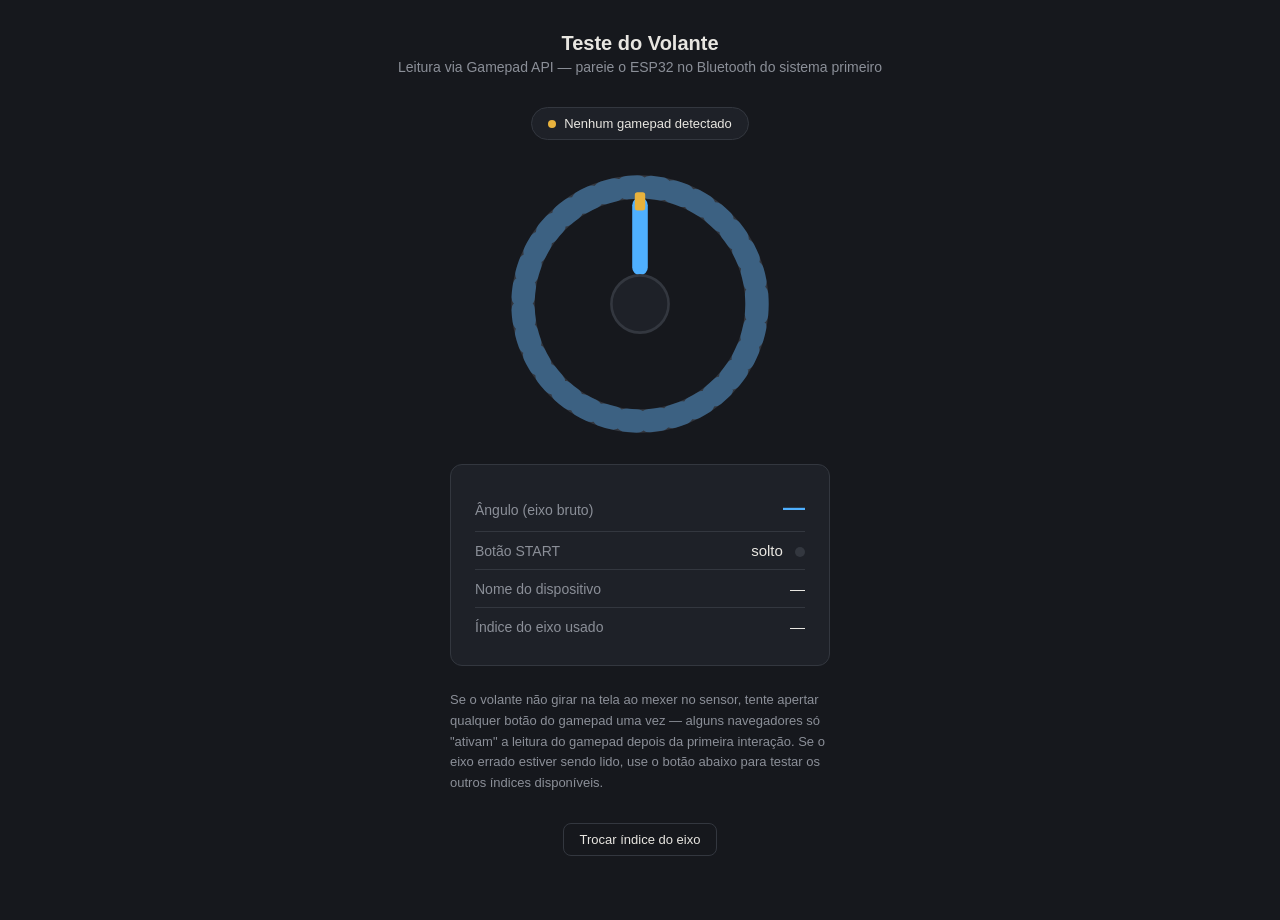
==== server_teste/index.html @ 1b355d90 "Corrige estrutura: move arquivos para a raiz do repositorio" ====
<!DOCTYPE html>
<html lang="pt-BR">
<head>
<meta charset="UTF-8">
<meta name="viewport" content="width=device-width, initial-scale=1.0">
<title>Teste do Volante — Volante DIY</title>
<style>
  :root {
    --bg: #16181d;
    --panel: #1e2128;
    --line: #33373f;
    --text: #e8e6e1;
    --dim: #8b8f98;
    --accent: #4fb0ff;
    --ok: #5ad176;
    --warn: #e8b23d;
  }
  * { box-sizing: border-box; }
  body {
    margin: 0;
    background: var(--bg);
    color: var(--text);
    font-family: -apple-system, "Segoe UI", Roboto, sans-serif;
    min-height: 100vh;
    display: flex;
    flex-direction: column;
    align-items: center;
    padding: 32px 16px 64px;
  }
  h1 {
    font-size: 20px;
    font-weight: 600;
    margin: 0 0 4px;
  }
  .subtitulo {
    color: var(--dim);
    font-size: 14px;
    margin: 0 0 32px;
  }
  .status {
    display: flex;
    align-items: center;
    gap: 8px;
    padding: 8px 16px;
    border-radius: 999px;
    background: var(--panel);
    border: 1px solid var(--line);
    font-size: 13px;
    margin-bottom: 32px;
  }
  .status .ponto {
    width: 8px;
    height: 8px;
    border-radius: 50%;
    background: var(--warn);
  }
  .status.conectado .ponto { background: var(--ok); }
  .status.conectado .texto { color: var(--ok); }

  .volante-wrap {
    position: relative;
    width: min(70vw, 260px);
    aspect-ratio: 1;
    margin-bottom: 28px;
  }
  .volante {
    width: 100%;
    height: 100%;
    transform-origin: center;
    transition: transform 40ms linear;
  }

  .painel {
    width: min(90vw, 380px);
    background: var(--panel);
    border: 1px solid var(--line);
    border-radius: 12px;
    padding: 20px 24px;
  }
  .linha {
    display: flex;
    justify-content: space-between;
    align-items: baseline;
    padding: 10px 0;
    border-bottom: 1px solid var(--line);
    font-size: 14px;
  }
  .linha:last-child { border-bottom: none; }
  .linha .rotulo { color: var(--dim); }
  .linha .valor {
    font-variant-numeric: tabular-nums;
    font-size: 15px;
  }
  .linha .valor.destaque {
    font-size: 22px;
    font-weight: 600;
    color: var(--accent);
  }

  .start-led {
    display: inline-block;
    width: 10px;
    height: 10px;
    border-radius: 50%;
    background: var(--line);
    margin-left: 8px;
    vertical-align: middle;
    transition: background 60ms;
  }
  .start-led.ativo { background: var(--ok); }

  .ajuda {
    max-width: 380px;
    margin-top: 24px;
    font-size: 13px;
    line-height: 1.6;
    color: var(--dim);
  }
  .ajuda code {
    background: var(--panel);
    border: 1px solid var(--line);
    border-radius: 4px;
    padding: 1px 6px;
    color: var(--text);
  }
  button.calibrar {
    margin-top: 16px;
    background: transparent;
    border: 1px solid var(--line);
    color: var(--text);
    padding: 8px 16px;
    border-radius: 8px;
    font-size: 13px;
    cursor: pointer;
  }
  button.calibrar:hover { border-color: var(--accent); color: var(--accent); }
</style>
</head>
<body>

  <h1>Teste do Volante</h1>
  <p class="subtitulo">Leitura via Gamepad API — pareie o ESP32 no Bluetooth do sistema primeiro</p>

  <div class="status" id="status">
    <span class="ponto"></span>
    <span class="texto">Nenhum gamepad detectado</span>
  </div>

  <div class="volante-wrap">
    <svg class="volante" id="volanteSvg" viewBox="0 0 200 200">
      <circle cx="100" cy="100" r="90" fill="none" stroke="#33373f" stroke-width="18"/>
      <circle cx="100" cy="100" r="90" fill="none" stroke="#4fb0ff" stroke-width="18"
              stroke-dasharray="8 10" stroke-linecap="round" opacity="0.35"/>
      <rect x="94" y="18" width="12" height="60" rx="6" fill="#4fb0ff"/>
      <circle cx="100" cy="100" r="22" fill="#1e2128" stroke="#33373f" stroke-width="2"/>
      <rect x="96" y="14" width="8" height="14" rx="2" fill="#e8b23d"/>
    </svg>
  </div>

  <div class="painel">
    <div class="linha">
      <span class="rotulo">Ângulo (eixo bruto)</span>
      <span class="valor destaque" id="valorEixo">—</span>
    </div>
    <div class="linha">
      <span class="rotulo">Botão START</span>
      <span class="valor" id="valorBotao">solto <span class="start-led" id="ledBotao"></span></span>
    </div>
    <div class="linha">
      <span class="rotulo">Nome do dispositivo</span>
      <span class="valor" id="valorNome">—</span>
    </div>
    <div class="linha">
      <span class="rotulo">Índice do eixo usado</span>
      <span class="valor" id="valorIndiceEixo">—</span>
    </div>
  </div>

  <p class="ajuda">
    Se o volante não girar na tela ao mexer no sensor, tente apertar
    qualquer botão do gamepad uma vez — alguns navegadores só
    "ativam" a leitura do gamepad depois da primeira interação.
    Se o eixo errado estiver sendo lido, use o botão abaixo para
    testar os outros índices disponíveis.
  </p>
  <button class="calibrar" id="btnTrocarEixo">Trocar índice do eixo</button>

<script>
  const statusEl = document.getElementById('status');
  const volanteSvg = document.getElementById('volanteSvg');
  const valorEixo = document.getElementById('valorEixo');
  const valorBotao = document.getElementById('valorBotao');
  const ledBotao = document.getElementById('ledBotao');
  const valorNome = document.getElementById('valorNome');
  const valorIndiceEixo = document.getElementById('valorIndiceEixo');
  const btnTrocarEixo = document.getElementById('btnTrocarEixo');

  let indiceEixoAtivo = 0;
  let anguloAtual = 0;

  btnTrocarEixo.addEventListener('click', () => {
    indiceEixoAtivo = (indiceEixoAtivo + 1) % 4;
    valorIndiceEixo.textContent = indiceEixoAtivo;
  });

  window.addEventListener('gamepadconnected', (e) => {
    console.log('Gamepad conectado:', e.gamepad);
  });

  window.addEventListener('gamepaddisconnected', () => {
    statusEl.classList.remove('conectado');
    statusEl.querySelector('.texto').textContent = 'Gamepad desconectado';
  });

  function loop() {
    const gamepads = navigator.getGamepads ? navigator.getGamepads() : [];
    let gp = null;
    for (const g of gamepads) {
      if (g) { gp = g; break; }
    }

    if (gp) {
      statusEl.classList.add('conectado');
      statusEl.querySelector('.texto').textContent = 'Conectado';
      valorNome.textContent = gp.id || '—';
      valorIndiceEixo.textContent = indiceEixoAtivo;

      // Eixo bruto: Gamepad API entrega valores de -1.0 a 1.0
      const bruto = gp.axes[indiceEixoAtivo] !== undefined ? gp.axes[indiceEixoAtivo] : 0;
      valorEixo.textContent = bruto.toFixed(3);

      // Gira o SVG do volante: bruto (-1..1) -> graus (-150..150)
      anguloAtual = bruto * 150;
      volanteSvg.style.transform = `rotate(${anguloAtual}deg)`;

      // Botão START: normalmente button[0], mas confere todos
      const algumPressionado = gp.buttons.some(b => b.pressed || b.value > 0.5);
      valorBotao.childNodes[0].textContent = algumPressionado ? 'pressionado ' : 'solto ';
      ledBotao.classList.toggle('ativo', algumPressionado);
    } else {
      statusEl.classList.remove('conectado');
      statusEl.querySelector('.texto').textContent = 'Nenhum gamepad detectado';
    }

    requestAnimationFrame(loop);
  }

  requestAnimationFrame(loop);
</script>
</body>
</html>
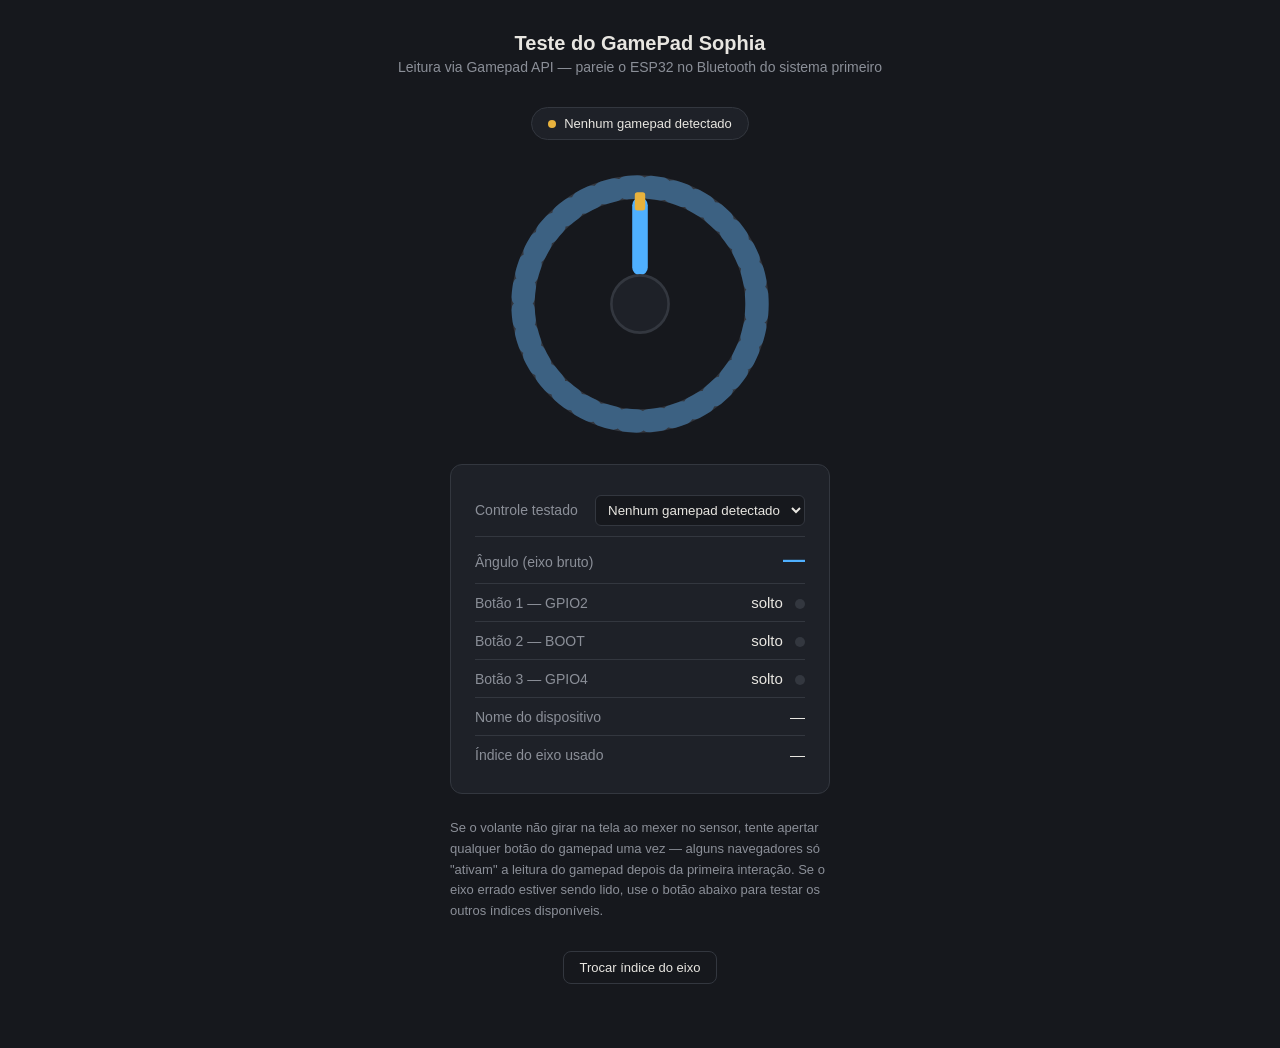
==== commit 1e6e69b4: "Padroniza nome GamePad Sophia" ====
--- a/server_teste/index.html
+++ b/server_teste/index.html
@@ -3,7 +3,7 @@
 <head>
 <meta charset="UTF-8">
 <meta name="viewport" content="width=device-width, initial-scale=1.0">
-<title>Teste do Volante — Volante DIY</title>
+<title>Teste do Volante — GamePad Sophia</title>
 <style>
   :root {
     --bg: #16181d;
@@ -134,11 +134,19 @@
     cursor: pointer;
   }
   button.calibrar:hover { border-color: var(--accent); color: var(--accent); }
+  select {
+    max-width: 220px;
+    background: var(--bg);
+    border: 1px solid var(--line);
+    border-radius: 6px;
+    color: var(--text);
+    padding: 6px 8px;
+  }
 </style>
 </head>
 <body>
 
-  <h1>Teste do Volante</h1>
+  <h1>Teste do GamePad Sophia</h1>
   <p class="subtitulo">Leitura via Gamepad API — pareie o ESP32 no Bluetooth do sistema primeiro</p>
 
   <div class="status" id="status">
@@ -159,12 +167,26 @@
 
   <div class="painel">
     <div class="linha">
+      <label class="rotulo" for="seletorGamepad">Controle testado</label>
+      <select id="seletorGamepad">
+        <option value="">Nenhum gamepad detectado</option>
+      </select>
+    </div>
+    <div class="linha">
       <span class="rotulo">Ângulo (eixo bruto)</span>
       <span class="valor destaque" id="valorEixo">—</span>
     </div>
     <div class="linha">
-      <span class="rotulo">Botão START</span>
-      <span class="valor" id="valorBotao">solto <span class="start-led" id="ledBotao"></span></span>
+      <span class="rotulo">Botão 1 — GPIO2</span>
+      <span class="valor" id="valorBotao1">solto <span class="start-led" id="ledBotao1"></span></span>
+    </div>
+    <div class="linha">
+      <span class="rotulo">Botão 2 — BOOT</span>
+      <span class="valor" id="valorBotao2">solto <span class="start-led" id="ledBotao2"></span></span>
+    </div>
+    <div class="linha">
+      <span class="rotulo">Botão 3 — GPIO4</span>
+      <span class="valor" id="valorBotao3">solto <span class="start-led" id="ledBotao3"></span></span>
     </div>
     <div class="linha">
       <span class="rotulo">Nome do dispositivo</span>
@@ -187,16 +209,24 @@
 
 <script>
   const statusEl = document.getElementById('status');
+  const seletorGamepad = document.getElementById('seletorGamepad');
   const volanteSvg = document.getElementById('volanteSvg');
   const valorEixo = document.getElementById('valorEixo');
-  const valorBotao = document.getElementById('valorBotao');
-  const ledBotao = document.getElementById('ledBotao');
+  const indicadoresBotoes = [1, 2, 3].map(numero => ({
+    valor: document.getElementById(`valorBotao${numero}`),
+    led: document.getElementById(`ledBotao${numero}`),
+  }));
   const valorNome = document.getElementById('valorNome');
   const valorIndiceEixo = document.getElementById('valorIndiceEixo');
   const btnTrocarEixo = document.getElementById('btnTrocarEixo');
 
   let indiceEixoAtivo = 0;
   let anguloAtual = 0;
+  let assinaturaGamepads = '';
+
+  seletorGamepad.addEventListener('change', () => {
+    seletorGamepad.dataset.escolhaManual = 'true';
+  });
 
   btnTrocarEixo.addEventListener('click', () => {
     indiceEixoAtivo = (indiceEixoAtivo + 1) % 4;
@@ -213,11 +243,38 @@
   });
 
   function loop() {
-    const gamepads = navigator.getGamepads ? navigator.getGamepads() : [];
-    let gp = null;
-    for (const g of gamepads) {
-      if (g) { gp = g; break; }
+    const gamepads = navigator.getGamepads
+      ? Array.from(navigator.getGamepads()).filter(Boolean)
+      : [];
+    const novaAssinatura = gamepads.map(g => `${g.index}:${g.id}`).join('|');
+
+    if (novaAssinatura !== assinaturaGamepads) {
+      const selecaoAnterior = seletorGamepad.value;
+      seletorGamepad.replaceChildren();
+
+      if (gamepads.length === 0) {
+        seletorGamepad.add(new Option('Nenhum gamepad detectado', ''));
+        delete seletorGamepad.dataset.escolhaManual;
+      } else {
+        for (const gamepad of gamepads) {
+          seletorGamepad.add(new Option(`${gamepad.index}: ${gamepad.id}`, gamepad.index));
+        }
+
+        const aindaExiste = gamepads.some(g => String(g.index) === selecaoAnterior);
+        const sophia = gamepads.find(g =>
+          /GamePad Sophia|Volante DIY|NimBLE|Vendor: 16c0.*Product: 05df/i.test(g.id)) ||
+          gamepads.find(g => g.axes.length === 1 && g.buttons.length === 3);
+        if (aindaExiste && seletorGamepad.dataset.escolhaManual === 'true') {
+          seletorGamepad.value = selecaoAnterior;
+        } else {
+          seletorGamepad.value = String((sophia || gamepads[0]).index);
+        }
+      }
+
+      assinaturaGamepads = novaAssinatura;
     }
+
+    const gp = gamepads.find(g => String(g.index) === seletorGamepad.value) || null;
 
     if (gp) {
       statusEl.classList.add('conectado');
@@ -233,10 +290,12 @@
       anguloAtual = bruto * 150;
       volanteSvg.style.transform = `rotate(${anguloAtual}deg)`;
 
-      // Botão START: normalmente button[0], mas confere todos
-      const algumPressionado = gp.buttons.some(b => b.pressed || b.value > 0.5);
-      valorBotao.childNodes[0].textContent = algumPressionado ? 'pressionado ' : 'solto ';
-      ledBotao.classList.toggle('ativo', algumPressionado);
+      indicadoresBotoes.forEach(({ valor, led }, indice) => {
+        const botao = gp.buttons[indice];
+        const pressionado = Boolean(botao && (botao.pressed || botao.value > 0.5));
+        valor.childNodes[0].textContent = pressionado ? 'pressionado ' : 'solto ';
+        led.classList.toggle('ativo', pressionado);
+      });
     } else {
       statusEl.classList.remove('conectado');
       statusEl.querySelector('.texto').textContent = 'Nenhum gamepad detectado';
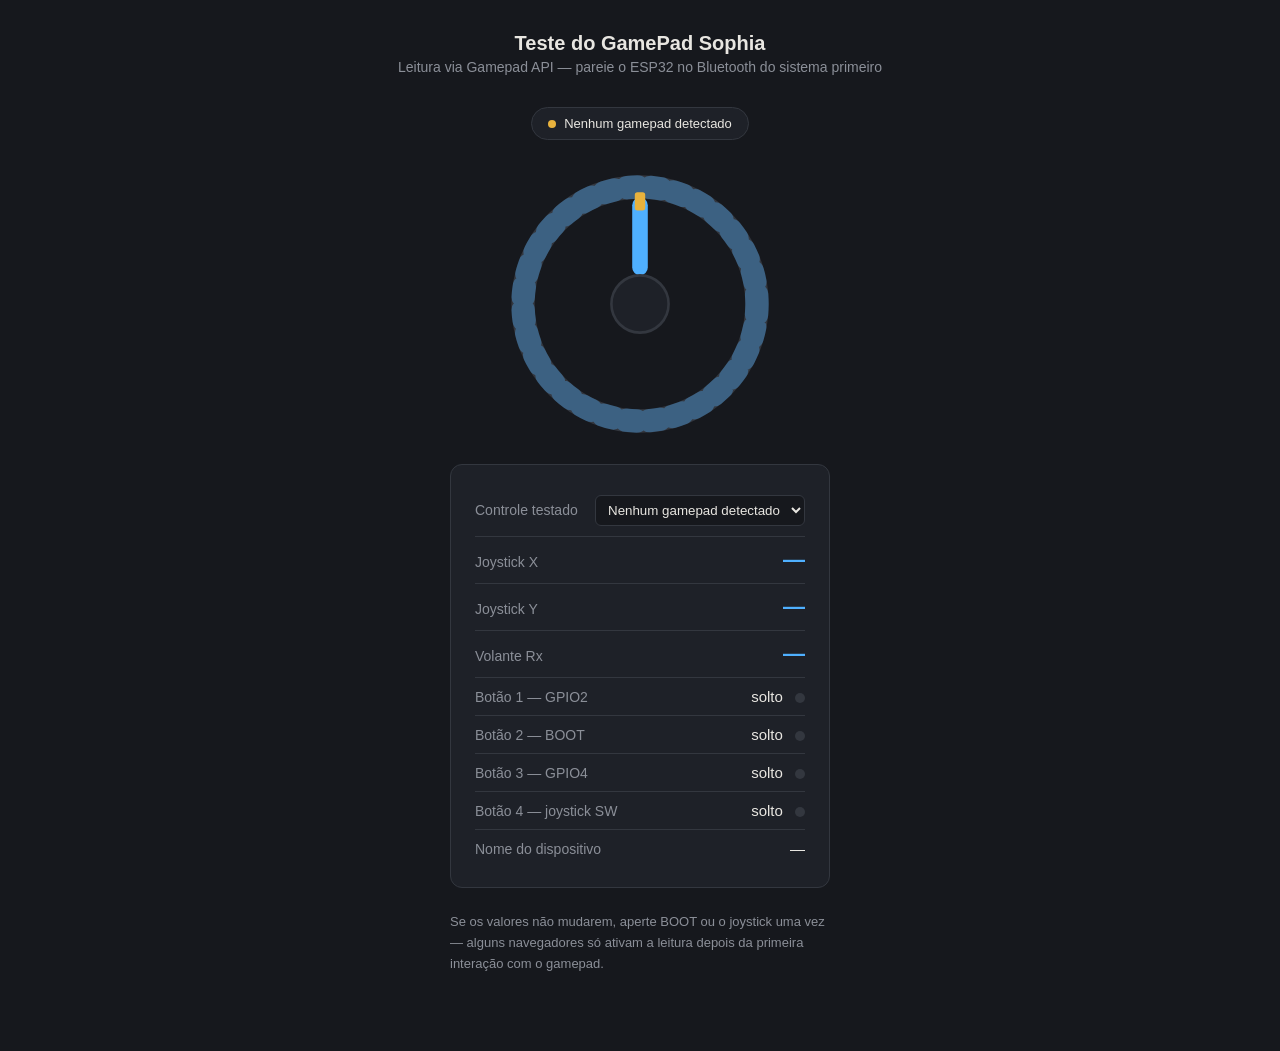
==== commit 9f0fb158: "Adiciona joystick analógico ao gamepad" ====
--- a/server_teste/index.html
+++ b/server_teste/index.html
@@ -123,17 +123,6 @@
     padding: 1px 6px;
     color: var(--text);
   }
-  button.calibrar {
-    margin-top: 16px;
-    background: transparent;
-    border: 1px solid var(--line);
-    color: var(--text);
-    padding: 8px 16px;
-    border-radius: 8px;
-    font-size: 13px;
-    cursor: pointer;
-  }
-  button.calibrar:hover { border-color: var(--accent); color: var(--accent); }
   select {
     max-width: 220px;
     background: var(--bg);
@@ -173,8 +162,16 @@
       </select>
     </div>
     <div class="linha">
-      <span class="rotulo">Ângulo (eixo bruto)</span>
-      <span class="valor destaque" id="valorEixo">—</span>
+      <span class="rotulo">Joystick X</span>
+      <span class="valor destaque" id="valorJoystickX">—</span>
+    </div>
+    <div class="linha">
+      <span class="rotulo">Joystick Y</span>
+      <span class="valor destaque" id="valorJoystickY">—</span>
+    </div>
+    <div class="linha">
+      <span class="rotulo">Volante Rx</span>
+      <span class="valor destaque" id="valorVolante">—</span>
     </div>
     <div class="linha">
       <span class="rotulo">Botão 1 — GPIO2</span>
@@ -189,48 +186,38 @@
       <span class="valor" id="valorBotao3">solto <span class="start-led" id="ledBotao3"></span></span>
     </div>
     <div class="linha">
+      <span class="rotulo">Botão 4 — joystick SW</span>
+      <span class="valor" id="valorBotao4">solto <span class="start-led" id="ledBotao4"></span></span>
+    </div>
+    <div class="linha">
       <span class="rotulo">Nome do dispositivo</span>
       <span class="valor" id="valorNome">—</span>
     </div>
-    <div class="linha">
-      <span class="rotulo">Índice do eixo usado</span>
-      <span class="valor" id="valorIndiceEixo">—</span>
-    </div>
   </div>
 
   <p class="ajuda">
-    Se o volante não girar na tela ao mexer no sensor, tente apertar
-    qualquer botão do gamepad uma vez — alguns navegadores só
-    "ativam" a leitura do gamepad depois da primeira interação.
-    Se o eixo errado estiver sendo lido, use o botão abaixo para
-    testar os outros índices disponíveis.
+    Se os valores não mudarem, aperte BOOT ou o joystick uma vez — alguns
+    navegadores só ativam a leitura depois da primeira interação com o gamepad.
   </p>
-  <button class="calibrar" id="btnTrocarEixo">Trocar índice do eixo</button>
 
 <script>
   const statusEl = document.getElementById('status');
   const seletorGamepad = document.getElementById('seletorGamepad');
   const volanteSvg = document.getElementById('volanteSvg');
-  const valorEixo = document.getElementById('valorEixo');
-  const indicadoresBotoes = [1, 2, 3].map(numero => ({
+  const valorJoystickX = document.getElementById('valorJoystickX');
+  const valorJoystickY = document.getElementById('valorJoystickY');
+  const valorVolante = document.getElementById('valorVolante');
+  const indicadoresBotoes = [1, 2, 3, 4].map(numero => ({
     valor: document.getElementById(`valorBotao${numero}`),
     led: document.getElementById(`ledBotao${numero}`),
   }));
   const valorNome = document.getElementById('valorNome');
-  const valorIndiceEixo = document.getElementById('valorIndiceEixo');
-  const btnTrocarEixo = document.getElementById('btnTrocarEixo');
-
-  let indiceEixoAtivo = 0;
+
   let anguloAtual = 0;
   let assinaturaGamepads = '';
 
   seletorGamepad.addEventListener('change', () => {
     seletorGamepad.dataset.escolhaManual = 'true';
-  });
-
-  btnTrocarEixo.addEventListener('click', () => {
-    indiceEixoAtivo = (indiceEixoAtivo + 1) % 4;
-    valorIndiceEixo.textContent = indiceEixoAtivo;
   });
 
   window.addEventListener('gamepadconnected', (e) => {
@@ -263,7 +250,9 @@
         const aindaExiste = gamepads.some(g => String(g.index) === selecaoAnterior);
         const sophia = gamepads.find(g =>
           /GamePad Sophia|Volante DIY|NimBLE|Vendor: 16c0.*Product: 05df/i.test(g.id)) ||
-          gamepads.find(g => g.axes.length === 1 && g.buttons.length === 3);
+          gamepads.find(g =>
+            (g.axes.length === 3 && g.buttons.length === 4) ||
+            (g.axes.length === 1 && g.buttons.length === 3));
         if (aindaExiste && seletorGamepad.dataset.escolhaManual === 'true') {
           seletorGamepad.value = selecaoAnterior;
         } else {
@@ -280,14 +269,17 @@
       statusEl.classList.add('conectado');
       statusEl.querySelector('.texto').textContent = 'Conectado';
       valorNome.textContent = gp.id || '—';
-      valorIndiceEixo.textContent = indiceEixoAtivo;
-
-      // Eixo bruto: Gamepad API entrega valores de -1.0 a 1.0
-      const bruto = gp.axes[indiceEixoAtivo] !== undefined ? gp.axes[indiceEixoAtivo] : 0;
-      valorEixo.textContent = bruto.toFixed(3);
-
-      // Gira o SVG do volante: bruto (-1..1) -> graus (-150..150)
-      anguloAtual = bruto * 150;
+
+      // A Gamepad API entrega cada eixo normalizado de -1.0 a 1.0.
+      const joystickX = gp.axes[0] ?? 0;
+      const joystickY = gp.axes[1] ?? 0;
+      const volante = gp.axes[2] ?? 0;
+      valorJoystickX.textContent = joystickX.toFixed(3);
+      valorJoystickY.textContent = joystickY.toFixed(3);
+      valorVolante.textContent = volante.toFixed(3);
+
+      // Gira o SVG do volante: eixo Rx (-1..1) -> graus (-150..150).
+      anguloAtual = volante * 150;
       volanteSvg.style.transform = `rotate(${anguloAtual}deg)`;
 
       indicadoresBotoes.forEach(({ valor, led }, indice) => {
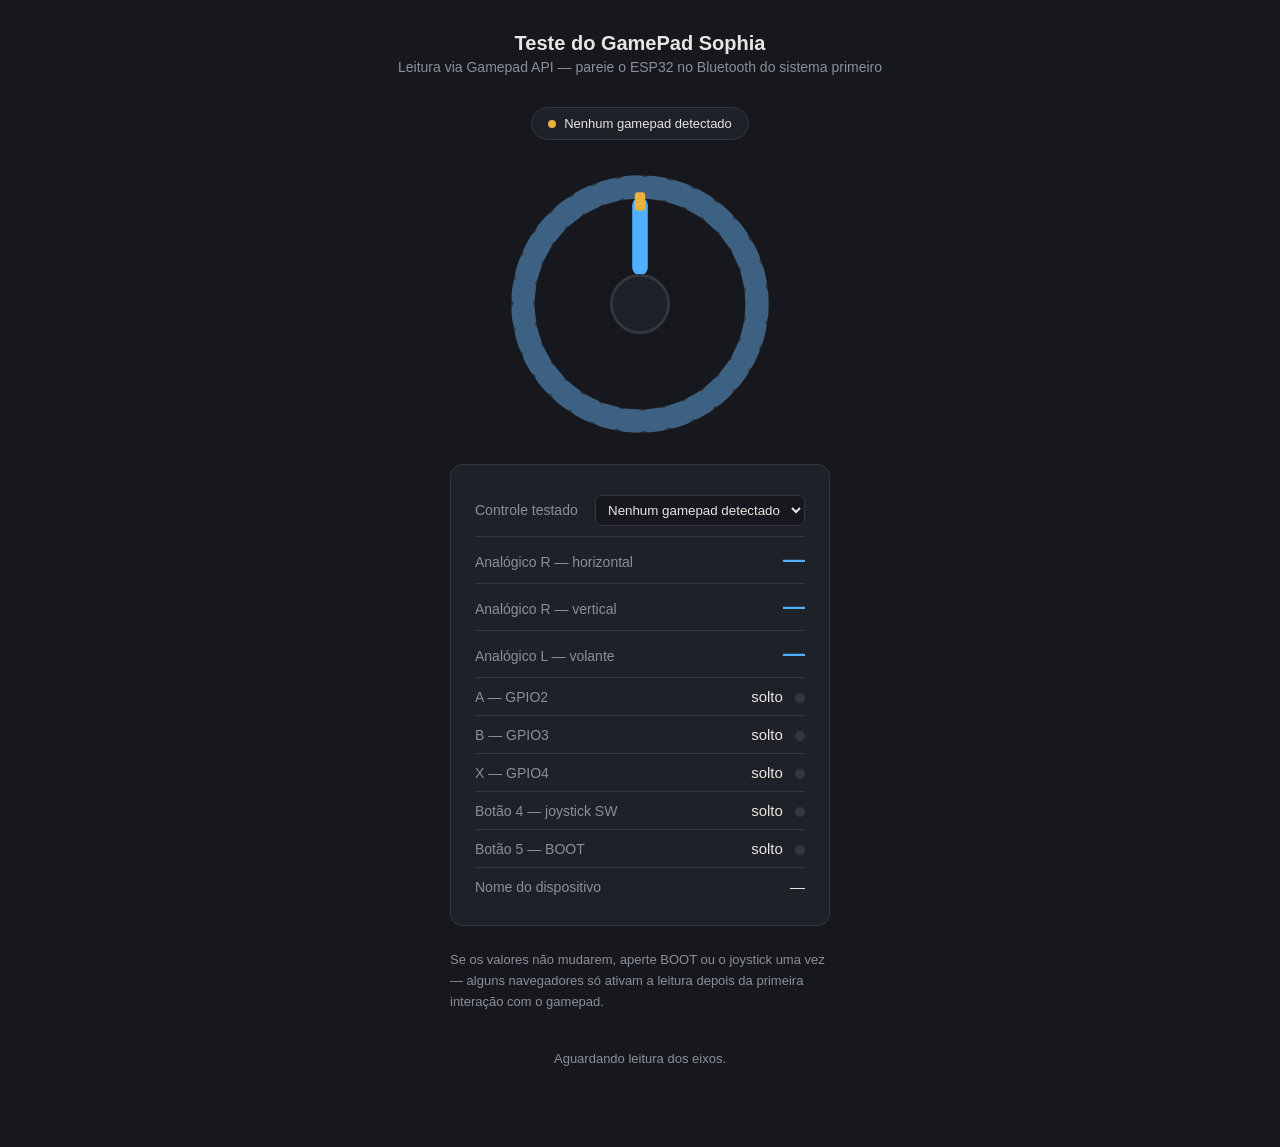
==== commit 96c52262: "Mapeia analogicos L/R e botoes A/B/X e corrige teste no Windows" ====
--- a/server_teste/index.html
+++ b/server_teste/index.html
@@ -162,32 +162,36 @@
       </select>
     </div>
     <div class="linha">
-      <span class="rotulo">Joystick X</span>
+      <span class="rotulo">Analógico R — horizontal</span>
       <span class="valor destaque" id="valorJoystickX">—</span>
     </div>
     <div class="linha">
-      <span class="rotulo">Joystick Y</span>
+      <span class="rotulo">Analógico R — vertical</span>
       <span class="valor destaque" id="valorJoystickY">—</span>
     </div>
     <div class="linha">
-      <span class="rotulo">Volante Rx</span>
+      <span class="rotulo">Analógico L — volante</span>
       <span class="valor destaque" id="valorVolante">—</span>
     </div>
     <div class="linha">
-      <span class="rotulo">Botão 1 — GPIO2</span>
+      <span class="rotulo">A — GPIO2</span>
       <span class="valor" id="valorBotao1">solto <span class="start-led" id="ledBotao1"></span></span>
     </div>
     <div class="linha">
-      <span class="rotulo">Botão 2 — BOOT</span>
+      <span class="rotulo">B — GPIO3</span>
       <span class="valor" id="valorBotao2">solto <span class="start-led" id="ledBotao2"></span></span>
     </div>
     <div class="linha">
-      <span class="rotulo">Botão 3 — GPIO4</span>
+      <span class="rotulo">X — GPIO4</span>
       <span class="valor" id="valorBotao3">solto <span class="start-led" id="ledBotao3"></span></span>
     </div>
     <div class="linha">
       <span class="rotulo">Botão 4 — joystick SW</span>
       <span class="valor" id="valorBotao4">solto <span class="start-led" id="ledBotao4"></span></span>
+    </div>
+    <div class="linha">
+      <span class="rotulo">Botão 5 — BOOT</span>
+      <span class="valor" id="valorBotao5">solto <span class="start-led" id="ledBotao5"></span></span>
     </div>
     <div class="linha">
       <span class="rotulo">Nome do dispositivo</span>
@@ -200,6 +204,7 @@
     navegadores só ativam a leitura depois da primeira interação com o gamepad.
   </p>
 
+  <p class="ajuda" id="diagnosticoEixos">Aguardando leitura dos eixos.</p>
 <script>
   const statusEl = document.getElementById('status');
   const seletorGamepad = document.getElementById('seletorGamepad');
@@ -207,7 +212,7 @@
   const valorJoystickX = document.getElementById('valorJoystickX');
   const valorJoystickY = document.getElementById('valorJoystickY');
   const valorVolante = document.getElementById('valorVolante');
-  const indicadoresBotoes = [1, 2, 3, 4].map(numero => ({
+  const indicadoresBotoes = [1, 2, 3, 4, 5].map(numero => ({
     valor: document.getElementById(`valorBotao${numero}`),
     led: document.getElementById(`ledBotao${numero}`),
   }));
@@ -251,7 +256,7 @@
         const sophia = gamepads.find(g =>
           /GamePad Sophia|Volante DIY|NimBLE|Vendor: 16c0.*Product: 05df/i.test(g.id)) ||
           gamepads.find(g =>
-            (g.axes.length === 3 && g.buttons.length === 4) ||
+            ((g.axes.length === 4 || g.axes.length === 5) && g.buttons.length === 5) ||
             (g.axes.length === 1 && g.buttons.length === 3));
         if (aindaExiste && seletorGamepad.dataset.escolhaManual === 'true') {
           seletorGamepad.value = selecaoAnterior;
@@ -271,14 +276,20 @@
       valorNome.textContent = gp.id || '—';
 
       // A Gamepad API entrega cada eixo normalizado de -1.0 a 1.0.
-      const joystickX = gp.axes[0] ?? 0;
-      const joystickY = gp.axes[1] ?? 0;
-      const volante = gp.axes[2] ?? 0;
+      // Chromium/Windows RawInput indexes HID usages from X (0x30):
+      // X=0, Y=1, Z=2 (unused), Rx=3, Ry=4. Other backends compact axes.
+      const indiceR = gp.mapping !== 'standard' && gp.axes.length >= 5 ? 3 : 2;
+      const joystickX = gp.axes[indiceR] ?? 0;
+      const joystickY = gp.axes[indiceR + 1] ?? 0;
+      document.getElementById('diagnosticoEixos').textContent =
+        `R horizontal: eixo ${indiceR}; R vertical: eixo ${indiceR + 1}. ` +
+        Array.from(gp.axes, (v, i) => `[${i}] ${v.toFixed(3)}`).join(' | ');
+      const volante = gp.axes[0] ?? 0;
       valorJoystickX.textContent = joystickX.toFixed(3);
       valorJoystickY.textContent = joystickY.toFixed(3);
       valorVolante.textContent = volante.toFixed(3);
 
-      // Gira o SVG do volante: eixo Rx (-1..1) -> graus (-150..150).
+      // Gira o SVG do volante: eixo X / L (-1..1) -> graus (-150..150).
       anguloAtual = volante * 150;
       volanteSvg.style.transform = `rotate(${anguloAtual}deg)`;
 
